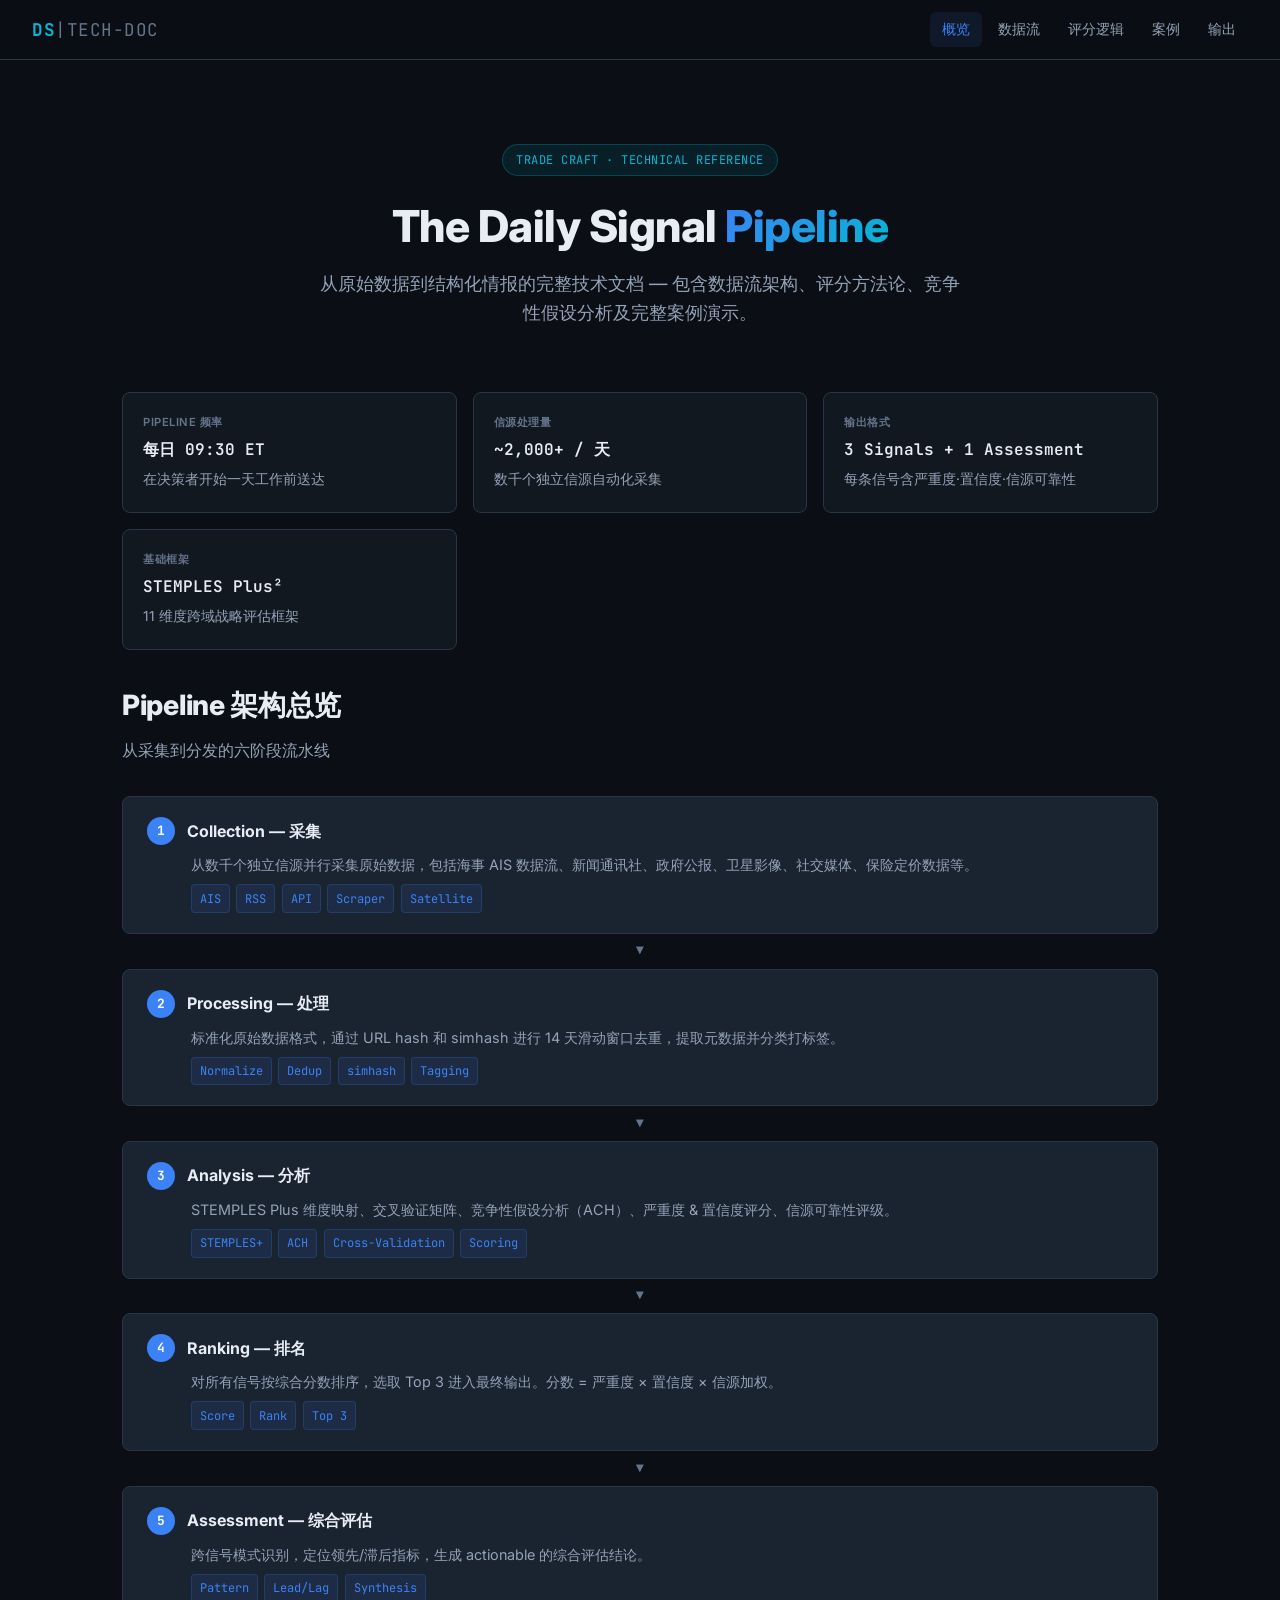
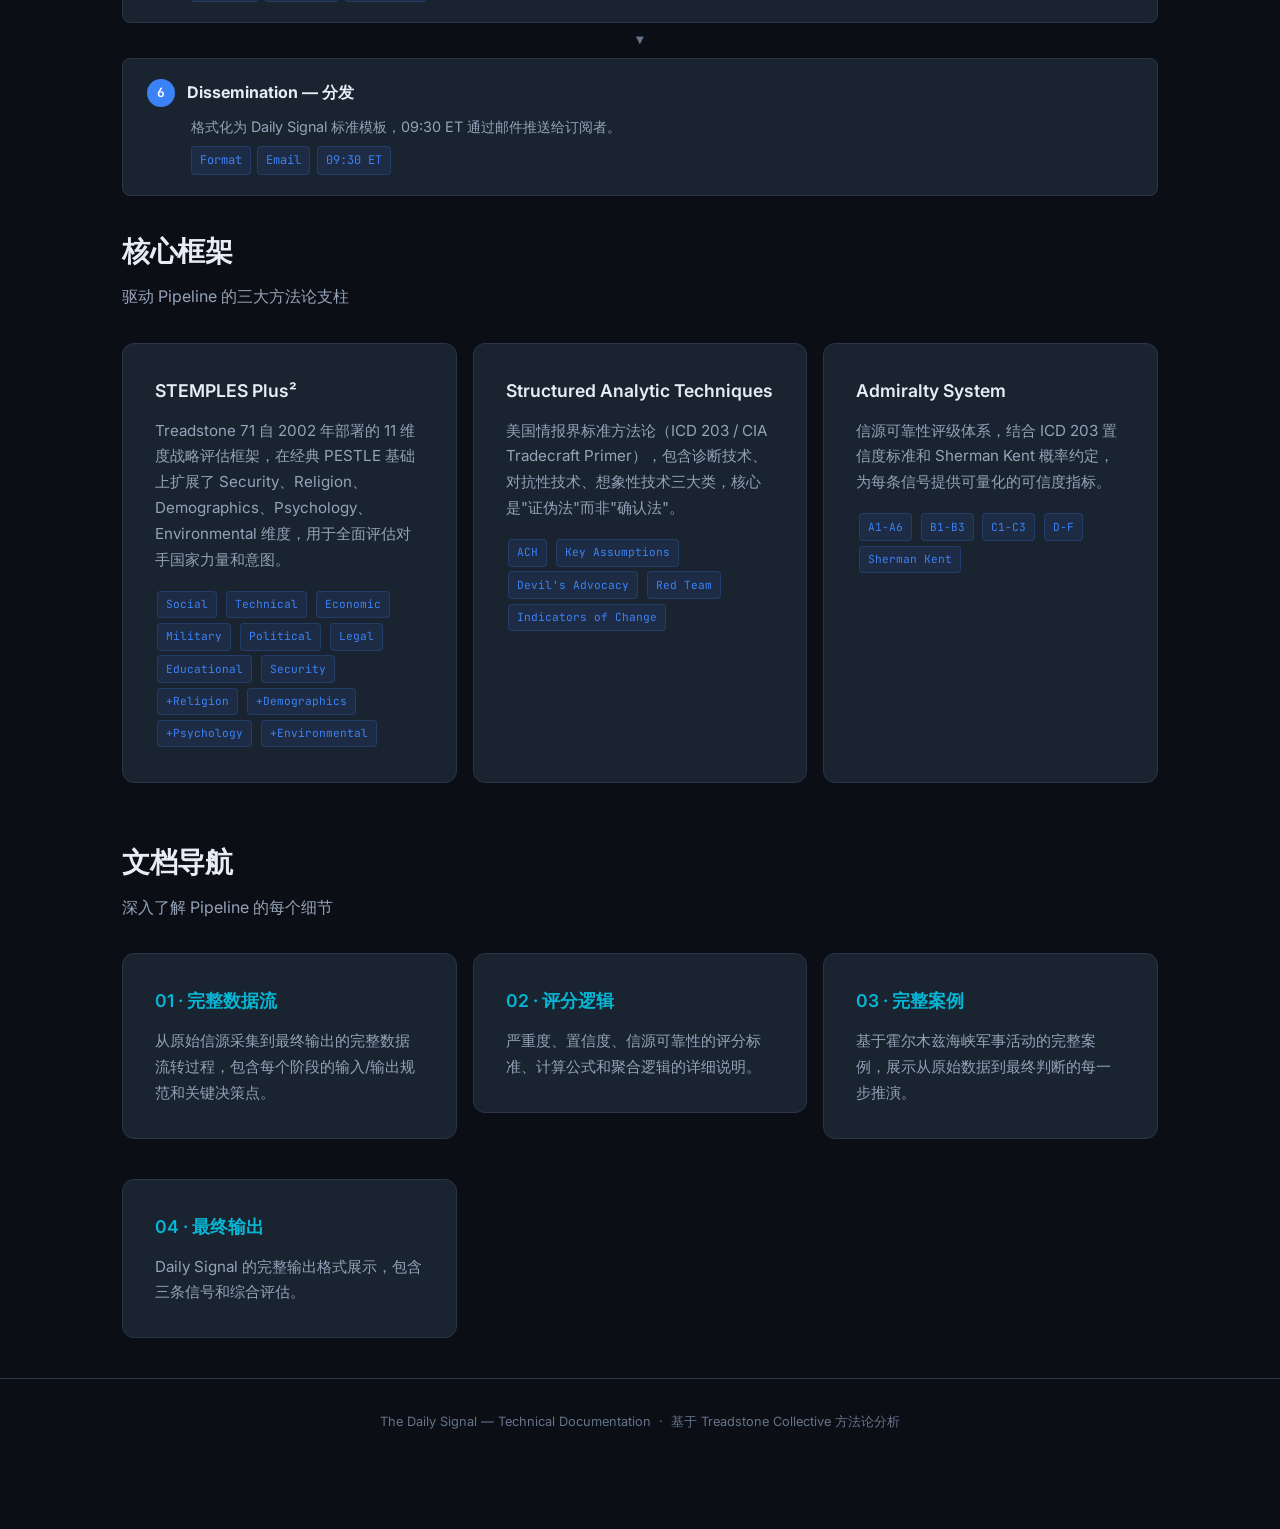
==== index.html @ cdc6f94f "Initial commit: Daily Signal technical documentation site 6 HTML pages + CSS + README covering the c" ====
<!DOCTYPE html>
<html lang="zh-CN">
<head>
  <meta charset="UTF-8">
  <meta name="viewport" content="width=device-width, initial-scale=1.0">
  <title>The Daily Signal — 技术文档</title>
  <link rel="stylesheet" href="style.css">
  <link rel="preconnect" href="https://fonts.googleapis.com">
  <link href="https://fonts.googleapis.com/css2?family=Inter:wght@400;500;600;700;800&family=JetBrains+Mono:wght@400;500;700&display=swap" rel="stylesheet">
</head>
<body>

<nav>
  <a href="index.html" class="logo">DS<span>|TECH-DOC</span></a>
  <div class="nav-links">
    <a href="index.html" class="active">概览</a>
    <a href="data-flow.html">数据流</a>
    <a href="scoring.html">评分逻辑</a>
    <a href="case-study.html">案例</a>
    <a href="output.html">输出</a>
  </div>
</nav>

<main>
  <div class="container">

    <!-- Hero -->
    <section class="hero">
      <div class="badge">TRADE  CRAFT  ·  TECHNICAL  REFERENCE</div>
      <h1>The Daily Signal <span class="highlight">Pipeline</span></h1>
      <p>从原始数据到结构化情报的完整技术文档 — 包含数据流架构、评分方法论、竞争性假设分析及完整案例演示。</p>
    </section>

    <!-- Overview Cards -->
    <div class="info-grid">
      <div class="info-item">
        <div class="label">Pipeline 频率</div>
        <div class="value mono">每日 09:30 ET</div>
        <div class="desc">在决策者开始一天工作前送达</div>
      </div>
      <div class="info-item">
        <div class="label">信源处理量</div>
        <div class="value mono">~2,000+ / 天</div>
        <div class="desc">数千个独立信源自动化采集</div>
      </div>
      <div class="info-item">
        <div class="label">输出格式</div>
        <div class="value mono">3 Signals + 1 Assessment</div>
        <div class="desc">每条信号含严重度·置信度·信源可靠性</div>
      </div>
      <div class="info-item">
        <div class="label">基础框架</div>
        <div class="value mono">STEMPLES Plus²</div>
        <div class="desc">11 维度跨域战略评估框架</div>
      </div>
    </div>

    <!-- Pipeline Overview -->
    <section class="mt-4">
      <h2 class="section-title">Pipeline 架构总览</h2>
      <p class="section-subtitle">从采集到分发的六阶段流水线</p>

      <div class="pipeline">
        <div class="pipeline-stage">
          <div class="stage-header">
            <span class="stage-number">1</span>
            <span class="stage-title">Collection — 采集</span>
          </div>
          <div class="stage-desc">从数千个独立信源并行采集原始数据，包括海事 AIS 数据流、新闻通讯社、政府公报、卫星影像、社交媒体、保险定价数据等。</div>
          <div class="stage-items">
            <span class="tag">AIS</span>
            <span class="tag">RSS</span>
            <span class="tag">API</span>
            <span class="tag">Scraper</span>
            <span class="tag">Satellite</span>
          </div>
        </div>
        <div class="pipeline-arrow">▼</div>

        <div class="pipeline-stage">
          <div class="stage-header">
            <span class="stage-number">2</span>
            <span class="stage-title">Processing — 处理</span>
          </div>
          <div class="stage-desc">标准化原始数据格式，通过 URL hash 和 simhash 进行 14 天滑动窗口去重，提取元数据并分类打标签。</div>
          <div class="stage-items">
            <span class="tag">Normalize</span>
            <span class="tag">Dedup</span>
            <span class="tag">simhash</span>
            <span class="tag">Tagging</span>
          </div>
        </div>
        <div class="pipeline-arrow">▼</div>

        <div class="pipeline-stage">
          <div class="stage-header">
            <span class="stage-number">3</span>
            <span class="stage-title">Analysis — 分析</span>
          </div>
          <div class="stage-desc">STEMPLES Plus 维度映射、交叉验证矩阵、竞争性假设分析（ACH）、严重度 &amp; 置信度评分、信源可靠性评级。</div>
          <div class="stage-items">
            <span class="tag">STEMPLES+</span>
            <span class="tag">ACH</span>
            <span class="tag">Cross-Validation</span>
            <span class="tag">Scoring</span>
          </div>
        </div>
        <div class="pipeline-arrow">▼</div>

        <div class="pipeline-stage">
          <div class="stage-header">
            <span class="stage-number">4</span>
            <span class="stage-title">Ranking — 排名</span>
          </div>
          <div class="stage-desc">对所有信号按综合分数排序，选取 Top 3 进入最终输出。分数 = 严重度 × 置信度 × 信源加权。</div>
          <div class="stage-items">
            <span class="tag">Score</span>
            <span class="tag">Rank</span>
            <span class="tag">Top 3</span>
          </div>
        </div>
        <div class="pipeline-arrow">▼</div>

        <div class="pipeline-stage">
          <div class="stage-header">
            <span class="stage-number">5</span>
            <span class="stage-title">Assessment — 综合评估</span>
          </div>
          <div class="stage-desc">跨信号模式识别，定位领先/滞后指标，生成 actionable 的综合评估结论。</div>
          <div class="stage-items">
            <span class="tag">Pattern</span>
            <span class="tag">Lead/Lag</span>
            <span class="tag">Synthesis</span>
          </div>
        </div>
        <div class="pipeline-arrow">▼</div>

        <div class="pipeline-stage">
          <div class="stage-header">
            <span class="stage-number">6</span>
            <span class="stage-title">Dissemination — 分发</span>
          </div>
          <div class="stage-desc">格式化为 Daily Signal 标准模板，09:30 ET 通过邮件推送给订阅者。</div>
          <div class="stage-items">
            <span class="tag">Format</span>
            <span class="tag">Email</span>
            <span class="tag">09:30 ET</span>
          </div>
        </div>
      </div>
    </section>

    <!-- Core Frameworks -->
    <section class="mt-4">
      <h2 class="section-title">核心框架</h2>
      <p class="section-subtitle">驱动 Pipeline 的三大方法论支柱</p>

      <div class="info-grid">
        <div class="card">
          <h3>STEMPLES Plus²</h3>
          <p>Treadstone 71 自 2002 年部署的 11 维度战略评估框架，在经典 PESTLE 基础上扩展了 Security、Religion、Demographics、Psychology、Environmental 维度，用于全面评估对手国家力量和意图。</p>
          <div class="mt-2">
            <span class="badge-tag">Social</span>
            <span class="badge-tag">Technical</span>
            <span class="badge-tag">Economic</span>
            <span class="badge-tag">Military</span>
            <span class="badge-tag">Political</span>
            <span class="badge-tag">Legal</span>
            <span class="badge-tag">Educational</span>
            <span class="badge-tag">Security</span>
            <span class="badge-tag">+Religion</span>
            <span class="badge-tag">+Demographics</span>
            <span class="badge-tag">+Psychology</span>
            <span class="badge-tag">+Environmental</span>
          </div>
        </div>

        <div class="card">
          <h3>Structured Analytic Techniques</h3>
          <p>美国情报界标准方法论（ICD 203 / CIA Tradecraft Primer），包含诊断技术、对抗性技术、想象性技术三大类，核心是"证伪法"而非"确认法"。</p>
          <div class="mt-2">
            <span class="badge-tag">ACH</span>
            <span class="badge-tag">Key Assumptions</span>
            <span class="badge-tag">Devil's Advocacy</span>
            <span class="badge-tag">Red Team</span>
            <span class="badge-tag">Indicators of Change</span>
          </div>
        </div>

        <div class="card">
          <h3>Admiralty System</h3>
          <p>信源可靠性评级体系，结合 ICD 203 置信度标准和 Sherman Kent 概率约定，为每条信号提供可量化的可信度指标。</p>
          <div class="mt-2">
            <span class="badge-tag">A1-A6</span>
            <span class="badge-tag">B1-B3</span>
            <span class="badge-tag">C1-C3</span>
            <span class="badge-tag">D-F</span>
            <span class="badge-tag">Sherman Kent</span>
          </div>
        </div>
      </div>
    </section>

    <!-- Quick Links -->
    <section class="mt-4">
      <h2 class="section-title">文档导航</h2>
      <p class="section-subtitle">深入了解 Pipeline 的每个细节</p>

      <div class="info-grid">
        <a href="data-flow.html" style="text-decoration:none;">
          <div class="card" style="cursor:pointer;">
            <h3 style="color:var(--accent-cyan);">01 · 完整数据流</h3>
            <p>从原始信源采集到最终输出的完整数据流转过程，包含每个阶段的输入/输出规范和关键决策点。</p>
          </div>
        </a>
        <a href="scoring.html" style="text-decoration:none;">
          <div class="card" style="cursor:pointer;">
            <h3 style="color:var(--accent-cyan);">02 · 评分逻辑</h3>
            <p>严重度、置信度、信源可靠性的评分标准、计算公式和聚合逻辑的详细说明。</p>
          </div>
        </a>
        <a href="case-study.html" style="text-decoration:none;">
          <div class="card" style="cursor:pointer;">
            <h3 style="color:var(--accent-cyan);">03 · 完整案例</h3>
            <p>基于霍尔木兹海峡军事活动的完整案例，展示从原始数据到最终判断的每一步推演。</p>
          </div>
        </a>
        <a href="output.html" style="text-decoration:none;">
          <div class="card" style="cursor:pointer;">
            <h3 style="color:var(--accent-cyan);">04 · 最终输出</h3>
            <p>Daily Signal 的完整输出格式展示，包含三条信号和综合评估。</p>
          </div>
        </a>
      </div>
    </section>

  </div>

  <footer>
    <div class="container">
      The Daily Signal — Technical Documentation &nbsp;·&nbsp; 基于 Treadstone Collective 方法论分析
    </div>
  </footer>
</main>

</body>
</html>
---- style.css ----
/* ============================================
   Daily Signal — Technical Documentation
   Style Sheet
   ============================================ */

:root {
  --bg-primary: #0b0e14;
  --bg-secondary: #121820;
  --bg-card: #1a2330;
  --bg-card-hover: #1f2a3a;
  --border-color: #2a3548;
  --border-light: #354050;
  --text-primary: #e8edf5;
  --text-secondary: #94a3b8;
  --text-muted: #64748b;
  --accent-blue: #3b82f6;
  --accent-cyan: #06b6d4;
  --accent-green: #10b981;
  --accent-yellow: #f59e0b;
  --accent-red: #ef4444;
  --accent-purple: #8b5cf6;
  --severity-high: #ef4444;
  --severity-moderate: #f59e0b;
  --severity-low: #64748b;
  --conf-high: #10b981;
  --conf-moderate: #f59e0b;
  --conf-low: #ef4444;
  --font-mono: 'JetBrains Mono', 'Fira Code', 'Cascadia Code', 'Consolas', monospace;
  --font-sans: -apple-system, BlinkMacSystemFont, 'Segoe UI', 'Inter', 'Roboto', sans-serif;
  --radius: 8px;
  --radius-lg: 12px;
  --shadow: 0 4px 24px rgba(0, 0, 0, 0.3);
}

* {
  margin: 0;
  padding: 0;
  box-sizing: border-box;
}

html {
  scroll-behavior: smooth;
  font-size: 16px;
}

body {
  font-family: var(--font-sans);
  background: var(--bg-primary);
  color: var(--text-primary);
  line-height: 1.7;
  min-height: 100vh;
}

/* ============================================
   Navigation
   ============================================ */

nav {
  position: fixed;
  top: 0;
  left: 0;
  right: 0;
  z-index: 100;
  background: rgba(11, 14, 20, 0.95);
  backdrop-filter: blur(12px);
  border-bottom: 1px solid var(--border-color);
  padding: 0 2rem;
  height: 60px;
  display: flex;
  align-items: center;
  justify-content: space-between;
}

nav .logo {
  font-family: var(--font-mono);
  font-weight: 700;
  font-size: 1.1rem;
  color: var(--accent-cyan);
  text-decoration: none;
  letter-spacing: 0.5px;
}

nav .logo span {
  color: var(--text-muted);
  font-weight: 400;
}

nav .nav-links {
  display: flex;
  gap: 0.25rem;
  align-items: center;
}

nav .nav-links a {
  color: var(--text-secondary);
  text-decoration: none;
  font-size: 0.85rem;
  padding: 0.4rem 0.75rem;
  border-radius: 6px;
  transition: all 0.2s;
  font-weight: 500;
}

nav .nav-links a:hover,
nav .nav-links a.active {
  color: var(--text-primary);
  background: rgba(59, 130, 246, 0.1);
}

nav .nav-links a.active {
  color: var(--accent-blue);
}

/* ============================================
   Layout
   ============================================ */

.container {
  max-width: 1100px;
  margin: 0 auto;
  padding: 0 2rem;
}

main {
  padding-top: 80px;
  padding-bottom: 4rem;
}

/* ============================================
   Hero Section
   ============================================ */

.hero {
  text-align: center;
  padding: 4rem 0 3rem;
}

.hero .badge {
  display: inline-block;
  background: rgba(6, 182, 212, 0.1);
  border: 1px solid rgba(6, 182, 212, 0.25);
  color: var(--accent-cyan);
  font-family: var(--font-mono);
  font-size: 0.75rem;
  padding: 0.3rem 0.8rem;
  border-radius: 100px;
  margin-bottom: 1.5rem;
  letter-spacing: 0.5px;
}

.hero h1 {
  font-size: 2.75rem;
  font-weight: 800;
  letter-spacing: -0.5px;
  line-height: 1.2;
  margin-bottom: 1rem;
}

.hero h1 .highlight {
  background: linear-gradient(135deg, var(--accent-blue), var(--accent-cyan));
  -webkit-background-clip: text;
  -webkit-text-fill-color: transparent;
  background-clip: text;
}

.hero p {
  color: var(--text-secondary);
  font-size: 1.15rem;
  max-width: 640px;
  margin: 0 auto;
  line-height: 1.6;
}

/* ============================================
   Cards
   ============================================ */

.card {
  background: var(--bg-card);
  border: 1px solid var(--border-color);
  border-radius: var(--radius-lg);
  padding: 2rem;
  margin-bottom: 1.5rem;
  transition: border-color 0.2s;
}

.card:hover {
  border-color: var(--border-light);
}

.card h2 {
  font-size: 1.35rem;
  font-weight: 700;
  margin-bottom: 1rem;
  color: var(--text-primary);
}

.card h3 {
  font-size: 1.1rem;
  font-weight: 600;
  margin-bottom: 0.75rem;
  color: var(--text-primary);
}

.card p, .card li {
  color: var(--text-secondary);
  font-size: 0.95rem;
  line-height: 1.7;
}

.card ul, .card ol {
  padding-left: 1.25rem;
  margin: 0.75rem 0;
}

.card li {
  margin-bottom: 0.4rem;
}

/* ============================================
   Pipeline / Flow Diagram (CSS-based)
   ============================================ */

.pipeline {
  display: flex;
  flex-direction: column;
  gap: 0;
  margin: 2rem 0;
}

.pipeline-stage {
  background: var(--bg-card);
  border: 1px solid var(--border-color);
  border-radius: var(--radius);
  padding: 1.25rem 1.5rem;
  position: relative;
  transition: border-color 0.2s;
}

.pipeline-stage:hover {
  border-color: var(--accent-blue);
}

.pipeline-stage .stage-header {
  display: flex;
  align-items: center;
  gap: 0.75rem;
  margin-bottom: 0.5rem;
}

.pipeline-stage .stage-number {
  display: inline-flex;
  align-items: center;
  justify-content: center;
  width: 28px;
  height: 28px;
  border-radius: 50%;
  background: var(--accent-blue);
  color: #fff;
  font-family: var(--font-mono);
  font-size: 0.8rem;
  font-weight: 700;
  flex-shrink: 0;
}

.pipeline-stage .stage-title {
  font-weight: 700;
  font-size: 1rem;
  color: var(--text-primary);
}

.pipeline-stage .stage-desc {
  color: var(--text-secondary);
  font-size: 0.9rem;
  margin-left: 2.75rem;
  line-height: 1.6;
}

.pipeline-stage .stage-items {
  margin-left: 2.75rem;
  margin-top: 0.5rem;
  display: flex;
  flex-wrap: wrap;
  gap: 0.4rem;
}

.pipeline-stage .stage-items .tag {
  display: inline-block;
  background: rgba(59, 130, 246, 0.1);
  border: 1px solid rgba(59, 130, 246, 0.2);
  color: var(--accent-blue);
  font-family: var(--font-mono);
  font-size: 0.75rem;
  padding: 0.2rem 0.5rem;
  border-radius: 4px;
}

.pipeline-arrow {
  text-align: center;
  color: var(--text-muted);
  font-size: 0.8rem;
  padding: 0.4rem 0;
  font-family: var(--font-mono);
}

/* ============================================
   Signal Card
   ============================================ */

.signal-card {
  background: var(--bg-card);
  border: 1px solid var(--border-color);
  border-radius: var(--radius-lg);
  padding: 1.75rem;
  margin-bottom: 1.5rem;
  border-left: 4px solid var(--text-muted);
}

.signal-card.signal-1 {
  border-left-color: var(--severity-high);
}

.signal-card.signal-2 {
  border-left-color: var(--severity-moderate);
}

.signal-card.signal-3 {
  border-left-color: var(--severity-low);
}

.signal-card .signal-meta {
  display: flex;
  gap: 1rem;
  align-items: center;
  margin-bottom: 0.75rem;
  font-family: var(--font-mono);
  font-size: 0.8rem;
}

.signal-card .signal-meta .sev {
  padding: 0.15rem 0.5rem;
  border-radius: 4px;
  font-weight: 700;
  font-size: 0.7rem;
  letter-spacing: 0.5px;
}

.signal-card .signal-meta .sev.high {
  background: rgba(239, 68, 68, 0.15);
  color: var(--severity-high);
}

.signal-card .signal-meta .sev.moderate {
  background: rgba(245, 158, 11, 0.15);
  color: var(--severity-moderate);
}

.signal-card .signal-meta .sev.low {
  background: rgba(100, 116, 139, 0.15);
  color: var(--severity-low);
}

.signal-card .signal-meta .conf {
  padding: 0.15rem 0.5rem;
  border-radius: 4px;
  font-weight: 700;
  font-size: 0.7rem;
}

.signal-card .signal-meta .conf.high {
  background: rgba(16, 185, 129, 0.15);
  color: var(--conf-high);
}

.signal-card .signal-meta .conf.moderate {
  background: rgba(245, 158, 11, 0.15);
  color: var(--conf-moderate);
}

.signal-card .signal-meta .conf.low {
  background: rgba(239, 68, 68, 0.15);
  color: var(--conf-low);
}

.signal-card .signal-meta .score {
  color: var(--text-muted);
}

.signal-card h3 {
  font-size: 1.1rem;
  font-weight: 600;
  margin-bottom: 0.5rem;
  line-height: 1.4;
}

.signal-card .signal-desc {
  color: var(--text-secondary);
  font-size: 0.9rem;
  line-height: 1.6;
  margin-bottom: 0.75rem;
}

.signal-card .signal-footer {
  display: flex;
  gap: 1rem;
  color: var(--text-muted);
  font-size: 0.8rem;
  font-family: var(--font-mono);
}

/* ============================================
   Assessment Box
   ============================================ */

.assessment-box {
  background: linear-gradient(135deg, rgba(6, 182, 212, 0.05), rgba(59, 130, 246, 0.05));
  border: 1px solid rgba(6, 182, 212, 0.2);
  border-radius: var(--radius-lg);
  padding: 1.75rem;
  margin: 1.5rem 0;
}

.assessment-box h3 {
  color: var(--accent-cyan);
  font-size: 1rem;
  font-weight: 700;
  margin-bottom: 0.75rem;
  letter-spacing: 0.5px;
}

.assessment-box p {
  color: var(--text-secondary);
  font-size: 0.95rem;
  line-height: 1.7;
}

/* ============================================
   Tables
   ============================================ */

.table-wrapper {
  overflow-x: auto;
  margin: 1rem 0;
}

table {
  width: 100%;
  border-collapse: separate;
  border-spacing: 0;
  font-size: 0.9rem;
}

table thead th {
  background: var(--bg-secondary);
  color: var(--text-secondary);
  font-weight: 600;
  font-size: 0.8rem;
  text-transform: uppercase;
  letter-spacing: 0.5px;
  padding: 0.75rem 1rem;
  text-align: left;
  border-bottom: 1px solid var(--border-color);
  white-space: nowrap;
}

table tbody td {
  padding: 0.75rem 1rem;
  border-bottom: 1px solid var(--border-color);
  color: var(--text-secondary);
  vertical-align: top;
}

table tbody tr:hover td {
  background: rgba(59, 130, 246, 0.03);
}

table tbody tr:last-child td {
  border-bottom: none;
}

/* ============================================
   Code Blocks
   ============================================ */

code {
  font-family: var(--font-mono);
  font-size: 0.85em;
  background: rgba(59, 130, 246, 0.1);
  color: var(--accent-cyan);
  padding: 0.15rem 0.4rem;
  border-radius: 4px;
}

pre {
  background: var(--bg-secondary) !important;
  border: 1px solid var(--border-color);
  border-radius: var(--radius);
  padding: 1.25rem !important;
  overflow-x: auto;
  margin: 1rem 0;
  font-size: 0.85rem;
  line-height: 1.6;
}

pre code {
  background: none;
  color: var(--text-primary);
  padding: 0;
  font-size: 0.85rem;
}

/* ============================================
   Score Display
   ============================================ */

.score-bar {
  display: flex;
  align-items: center;
  gap: 0.75rem;
  margin: 0.5rem 0;
}

.score-bar .bar-bg {
  flex: 1;
  height: 8px;
  background: var(--bg-secondary);
  border-radius: 100px;
  overflow: hidden;
}

.score-bar .bar-fill {
  height: 100%;
  border-radius: 100px;
  transition: width 0.8s ease;
}

.score-bar .bar-fill.blue {
  background: linear-gradient(90deg, var(--accent-blue), var(--accent-cyan));
}

.score-bar .bar-fill.green {
  background: linear-gradient(90deg, var(--accent-green), var(--accent-cyan));
}

.score-bar .bar-fill.yellow {
  background: linear-gradient(90deg, var(--accent-yellow), #f97316);
}

.score-bar .bar-fill.red {
  background: linear-gradient(90deg, var(--accent-red), #f97316);
}

.score-bar .bar-label {
  font-family: var(--font-mono);
  font-size: 0.8rem;
  color: var(--text-muted);
  min-width: 3rem;
  text-align: right;
}

/* ============================================
   Info Grid
   ============================================ */

.info-grid {
  display: grid;
  grid-template-columns: repeat(auto-fit, minmax(280px, 1fr));
  gap: 1rem;
  margin: 1rem 0;
}

.info-item {
  background: var(--bg-secondary);
  border: 1px solid var(--border-color);
  border-radius: var(--radius);
  padding: 1.25rem;
}

.info-item .label {
  font-size: 0.7rem;
  text-transform: uppercase;
  letter-spacing: 0.5px;
  color: var(--text-muted);
  font-weight: 600;
  margin-bottom: 0.3rem;
}

.info-item .value {
  font-size: 1rem;
  font-weight: 600;
  color: var(--text-primary);
}

.info-item .value.mono {
  font-family: var(--font-mono);
}

.info-item .desc {
  font-size: 0.85rem;
  color: var(--text-secondary);
  margin-top: 0.3rem;
}

/* ============================================
   Source Block
   ============================================ */

.source-block {
  background: var(--bg-secondary);
  border: 1px solid var(--border-color);
  border-radius: var(--radius);
  padding: 1rem 1.25rem;
  margin-bottom: 0.75rem;
}

.source-block .source-header {
  display: flex;
  justify-content: space-between;
  align-items: center;
  margin-bottom: 0.3rem;
}

.source-block .source-id {
  font-family: var(--font-mono);
  font-weight: 700;
  font-size: 0.85rem;
  color: var(--accent-blue);
}

.source-block .source-reliability {
  font-family: var(--font-mono);
  font-size: 0.75rem;
  color: var(--text-muted);
}

.source-block .source-title {
  font-weight: 600;
  font-size: 0.9rem;
  margin-bottom: 0.25rem;
}

.source-block .source-content {
  font-size: 0.85rem;
  color: var(--text-muted);
  line-height: 1.5;
}

/* ============================================
   Section Headers
   ============================================ */

.section-title {
  font-size: 1.75rem;
  font-weight: 800;
  margin-bottom: 0.5rem;
  letter-spacing: -0.3px;
}

.section-subtitle {
  color: var(--text-secondary);
  font-size: 1rem;
  margin-bottom: 2rem;
}

.divider {
  border: none;
  border-top: 1px solid var(--border-color);
  margin: 2.5rem 0;
}

/* ============================================
   Footer
   ============================================ */

footer {
  text-align: center;
  padding: 2rem;
  border-top: 1px solid var(--border-color);
  color: var(--text-muted);
  font-size: 0.8rem;
}

footer a {
  color: var(--accent-cyan);
  text-decoration: none;
}

/* ============================================
   Breadcrumb
   ============================================ */

.breadcrumb {
  display: flex;
  gap: 0.5rem;
  align-items: center;
  font-size: 0.8rem;
  color: var(--text-muted);
  margin-bottom: 2rem;
  font-family: var(--font-mono);
}

.breadcrumb a {
  color: var(--accent-blue);
  text-decoration: none;
}

.breadcrumb a:hover {
  text-decoration: underline;
}

/* ============================================
   Badge
   ============================================ */

.badge-tag {
  display: inline-block;
  background: rgba(59, 130, 246, 0.1);
  border: 1px solid rgba(59, 130, 246, 0.2);
  color: var(--accent-blue);
  font-family: var(--font-mono);
  font-size: 0.7rem;
  padding: 0.2rem 0.5rem;
  border-radius: 4px;
  margin: 0.15rem;
}

/* ============================================
   Responsive
   ============================================ */

@media (max-width: 768px) {
  nav {
    padding: 0 1rem;
    height: 56px;
  }

  nav .nav-links {
    gap: 0;
  }

  nav .nav-links a {
    font-size: 0.75rem;
    padding: 0.3rem 0.5rem;
  }

  .container {
    padding: 0 1rem;
  }

  .hero {
    padding: 2.5rem 0 2rem;
  }

  .hero h1 {
    font-size: 1.75rem;
  }

  .hero p {
    font-size: 0.95rem;
  }

  .card {
    padding: 1.25rem;
  }

  .pipeline-stage {
    padding: 1rem;
  }

  .pipeline-stage .stage-desc,
  .pipeline-stage .stage-items {
    margin-left: 0;
  }

  .signal-card {
    padding: 1.25rem;
  }

  .signal-card .signal-meta {
    flex-wrap: wrap;
    gap: 0.5rem;
  }

  .info-grid {
    grid-template-columns: 1fr;
  }

  table thead th,
  table tbody td {
    padding: 0.5rem 0.6rem;
    font-size: 0.8rem;
  }

  .section-title {
    font-size: 1.35rem;
  }
}

/* ============================================
   Utility
   ============================================ */

.mt-0 { margin-top: 0; }
.mt-1 { margin-top: 0.5rem; }
.mt-2 { margin-top: 1rem; }
.mt-3 { margin-top: 1.5rem; }
.mt-4 { margin-top: 2rem; }
.mb-0 { margin-bottom: 0; }
.mb-1 { margin-bottom: 0.5rem; }
.mb-2 { margin-bottom: 1rem; }
.mb-3 { margin-bottom: 1.5rem; }
.mb-4 { margin-bottom: 2rem; }

.text-cyan { color: var(--accent-cyan); }
.text-blue { color: var(--accent-blue); }
.text-green { color: var(--accent-green); }
.text-yellow { color: var(--accent-yellow); }
.text-red { color: var(--accent-red); }
.text-muted { color: var(--text-muted); }
.text-mono { font-family: var(--font-mono); }
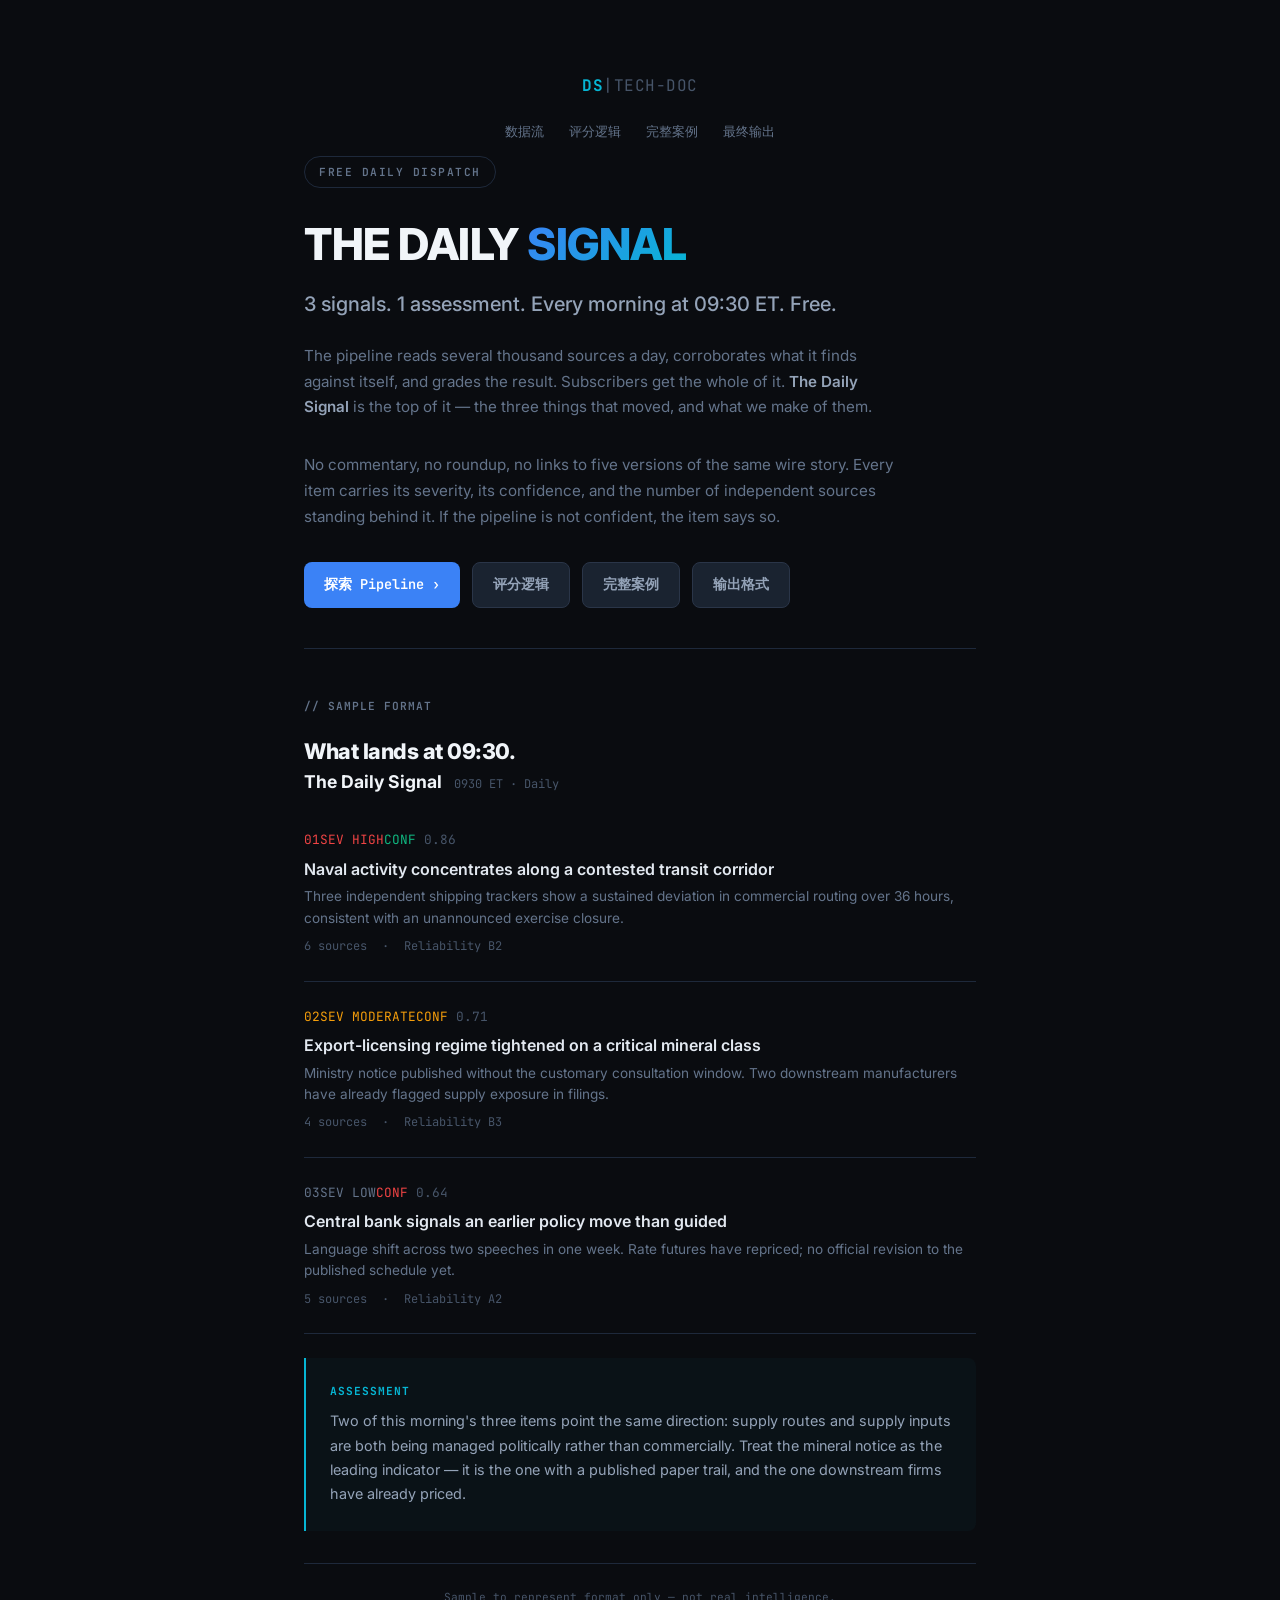
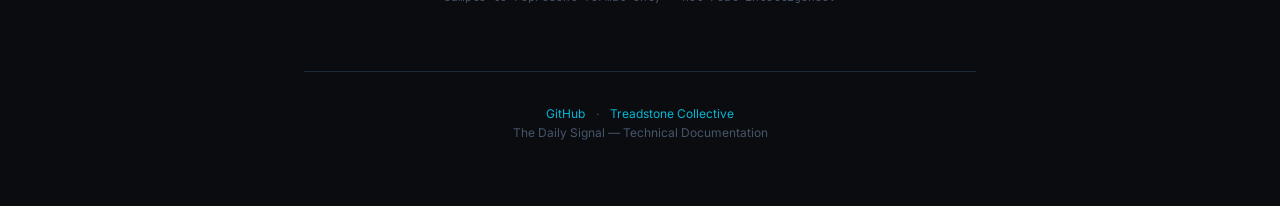
==== commit 2cde4c15: "Redesign homepage to match Treadstone Collective landing page style Replaced the old docs-style inde" ====
--- a/index.html
+++ b/index.html
@@ -7,241 +7,438 @@
   <link rel="stylesheet" href="style.css">
   <link rel="preconnect" href="https://fonts.googleapis.com">
   <link href="https://fonts.googleapis.com/css2?family=Inter:wght@400;500;600;700;800&family=JetBrains+Mono:wght@400;500;700&display=swap" rel="stylesheet">
+  <style>
+    /* ============================================
+       Landing Page — Treadstone Collective Style
+       ============================================ */
+
+    body.landing {
+      background: #0a0c10;
+    }
+
+    .landing-page {
+      max-width: 720px;
+      margin: 0 auto;
+      padding: 3rem 1.5rem 4rem;
+    }
+
+    /* Badge */
+    .lp-badge {
+      display: inline-block;
+      font-family: var(--font-mono);
+      font-size: 0.7rem;
+      font-weight: 600;
+      color: #64748b;
+      letter-spacing: 1.5px;
+      text-transform: uppercase;
+      margin-bottom: 2rem;
+      border: 1px solid #1e293b;
+      padding: 0.35rem 0.9rem;
+      border-radius: 100px;
+    }
+
+    /* Title */
+    .lp-title {
+      font-size: 2.75rem;
+      font-weight: 800;
+      letter-spacing: -0.5px;
+      line-height: 1.1;
+      margin-bottom: 1.25rem;
+      color: #f1f5f9;
+    }
+
+    .lp-title .highlight {
+      background: linear-gradient(135deg, #3b82f6, #06b6d4);
+      -webkit-background-clip: text;
+      -webkit-text-fill-color: transparent;
+      background-clip: text;
+    }
+
+    /* Tagline */
+    .lp-tagline {
+      font-size: 1.25rem;
+      font-weight: 500;
+      color: #94a3b8;
+      margin-bottom: 1.5rem;
+      line-height: 1.5;
+    }
+
+    /* Description */
+    .lp-desc {
+      color: #64748b;
+      font-size: 0.95rem;
+      line-height: 1.7;
+      margin-bottom: 2rem;
+      max-width: 600px;
+    }
+
+    .lp-desc strong {
+      color: #94a3b8;
+      font-weight: 600;
+    }
+
+    /* CTA / Docs Nav */
+    .lp-cta-row {
+      display: flex;
+      flex-wrap: wrap;
+      gap: 0.75rem;
+      margin-bottom: 3rem;
+      padding-bottom: 2.5rem;
+      border-bottom: 1px solid #1e293b;
+    }
+
+    .lp-cta {
+      display: inline-flex;
+      align-items: center;
+      gap: 0.5rem;
+      padding: 0.65rem 1.25rem;
+      border-radius: 8px;
+      font-size: 0.85rem;
+      font-weight: 600;
+      text-decoration: none;
+      transition: all 0.2s;
+      font-family: var(--font-mono);
+    }
+
+    .lp-cta.primary {
+      background: #3b82f6;
+      color: #fff;
+    }
+
+    .lp-cta.primary:hover {
+      background: #2563eb;
+    }
+
+    .lp-cta.secondary {
+      background: #1a2330;
+      color: #94a3b8;
+      border: 1px solid #2a3548;
+    }
+
+    .lp-cta.secondary:hover {
+      border-color: #3b82f6;
+      color: #e2e8f0;
+    }
+
+    .lp-cta .arrow {
+      font-size: 0.75rem;
+      font-family: sans-serif;
+    }
+
+    /* Section Label */
+    .lp-section-label {
+      font-family: var(--font-mono);
+      font-size: 0.7rem;
+      font-weight: 600;
+      color: #64748b;
+      letter-spacing: 1px;
+      text-transform: uppercase;
+      margin-bottom: 1.5rem;
+    }
+
+    /* Sample Format */
+    .lp-sample-header {
+      display: flex;
+      align-items: baseline;
+      gap: 0.75rem;
+      margin-bottom: 0.5rem;
+    }
+
+    .lp-sample-header h3 {
+      font-size: 1.1rem;
+      font-weight: 700;
+      color: #f1f5f9;
+    }
+
+    .lp-sample-header .meta {
+      font-family: var(--font-mono);
+      font-size: 0.75rem;
+      color: #475569;
+    }
+
+    .lp-sample-desc {
+      color: #64748b;
+      font-size: 0.85rem;
+      margin-bottom: 0.25rem;
+    }
+
+    /* Signal */
+    .lp-signal {
+      padding: 1.5rem 0;
+      border-bottom: 1px solid #1e293b;
+    }
+
+    .lp-signal:last-of-type {
+      border-bottom: none;
+    }
+
+    .lp-signal .signal-line {
+      font-family: var(--font-mono);
+      font-size: 0.8rem;
+      color: #475569;
+      margin-bottom: 0.4rem;
+    }
+
+    .lp-signal .signal-line .sev-high {
+      color: #ef4444;
+    }
+
+    .lp-signal .signal-line .sev-mod {
+      color: #f59e0b;
+    }
+
+    .lp-signal .signal-line .sev-low {
+      color: #64748b;
+    }
+
+    .lp-signal .signal-line .conf-high {
+      color: #10b981;
+    }
+
+    .lp-signal .signal-line .conf-mod {
+      color: #f59e0b;
+    }
+
+    .lp-signal .signal-line .conf-low {
+      color: #ef4444;
+    }
+
+    .lp-signal h4 {
+      font-size: 1rem;
+      font-weight: 600;
+      color: #e2e8f0;
+      line-height: 1.4;
+      margin-bottom: 0.4rem;
+    }
+
+    .lp-signal p {
+      font-size: 0.85rem;
+      color: #64748b;
+      line-height: 1.6;
+    }
+
+    .lp-signal .signal-footer {
+      font-family: var(--font-mono);
+      font-size: 0.75rem;
+      color: #475569;
+      margin-top: 0.4rem;
+    }
+
+    .lp-signal .signal-footer .sep {
+      margin: 0 0.5rem;
+    }
+
+    /* Assessment */
+    .lp-assessment {
+      margin-top: 1.5rem;
+      padding: 1.5rem;
+      border-left: 2px solid #06b6d4;
+      background: rgba(6, 182, 212, 0.03);
+      border-radius: 0 8px 8px 0;
+    }
+
+    .lp-assessment .label {
+      font-family: var(--font-mono);
+      font-size: 0.7rem;
+      font-weight: 700;
+      color: #06b6d4;
+      letter-spacing: 1px;
+      text-transform: uppercase;
+      margin-bottom: 0.5rem;
+    }
+
+    .lp-assessment p {
+      font-size: 0.9rem;
+      color: #94a3b8;
+      line-height: 1.7;
+    }
+
+    /* Sample note */
+    .lp-sample-note {
+      text-align: center;
+      font-family: var(--font-mono);
+      font-size: 0.7rem;
+      color: #475569;
+      margin-top: 2rem;
+      padding-top: 1.5rem;
+      border-top: 1px solid #1e293b;
+    }
+
+    /* Footer */
+    .lp-footer {
+      text-align: center;
+      font-size: 0.75rem;
+      color: #475569;
+      margin-top: 4rem;
+      padding-top: 2rem;
+      border-top: 1px solid #1e293b;
+      line-height: 1.6;
+    }
+
+    .lp-footer a {
+      color: #06b6d4;
+      text-decoration: none;
+    }
+
+    .lp-footer a:hover {
+      text-decoration: underline;
+    }
+
+    @media (max-width: 640px) {
+      .landing-page { padding: 2rem 1rem 3rem; }
+      .lp-title { font-size: 1.75rem; }
+      .lp-tagline { font-size: 1rem; }
+      .lp-cta-row { flex-direction: column; }
+      .lp-cta { width: 100%; justify-content: center; }
+    }
+
+    /* ============================================
+       Split Layout: Docs Header + Landing
+       ============================================ */
+
+    .lp-header {
+      text-align: center;
+      padding: 1.5rem 0 0.5rem;
+    }
+
+    .lp-header .logo-link {
+      font-family: var(--font-mono);
+      font-size: 1rem;
+      font-weight: 700;
+      color: #06b6d4;
+      text-decoration: none;
+      letter-spacing: 0.5px;
+    }
+
+    .lp-header .logo-link span {
+      color: #475569;
+      font-weight: 400;
+    }
+
+    .lp-header .nav-links {
+      margin-top: 1rem;
+      display: flex;
+      justify-content: center;
+      gap: 0.25rem;
+      flex-wrap: wrap;
+    }
+
+    .lp-header .nav-links a {
+      color: #64748b;
+      text-decoration: none;
+      font-size: 0.8rem;
+      padding: 0.35rem 0.65rem;
+      border-radius: 6px;
+      transition: all 0.2s;
+      font-weight: 500;
+    }
+
+    .lp-header .nav-links a:hover {
+      color: #e2e8f0;
+      background: rgba(59, 130, 246, 0.1);
+    }
+  </style>
 </head>
-<body>
-
-<nav>
-  <a href="index.html" class="logo">DS<span>|TECH-DOC</span></a>
-  <div class="nav-links">
-    <a href="index.html" class="active">概览</a>
-    <a href="data-flow.html">数据流</a>
-    <a href="scoring.html">评分逻辑</a>
-    <a href="case-study.html">案例</a>
-    <a href="output.html">输出</a>
+<body class="landing">
+
+  <div class="landing-page">
+
+    <!-- Header -->
+    <div class="lp-header">
+      <a href="index.html" class="logo-link">DS<span>|TECH-DOC</span></a>
+      <div class="nav-links">
+        <a href="data-flow.html">数据流</a>
+        <a href="scoring.html">评分逻辑</a>
+        <a href="case-study.html">完整案例</a>
+        <a href="output.html">最终输出</a>
+      </div>
+    </div>
+
+    <!-- Badge -->
+    <div class="lp-badge">FREE DAILY DISPATCH</div>
+
+    <!-- Title -->
+    <h1 class="lp-title">THE DAILY <span class="highlight">SIGNAL</span></h1>
+
+    <!-- Tagline -->
+    <p class="lp-tagline">3 signals. 1 assessment. Every morning at 09:30 ET. Free.</p>
+
+    <!-- Description -->
+    <p class="lp-desc">
+      The pipeline reads several thousand sources a day, corroborates what it finds against itself, and grades the result. Subscribers get the whole of it. <strong>The Daily Signal</strong> is the top of it — the three things that moved, and what we make of them.
+    </p>
+    <p class="lp-desc">
+      No commentary, no roundup, no links to five versions of the same wire story. Every item carries its severity, its confidence, and the number of independent sources standing behind it. If the pipeline is not confident, the item says so.
+    </p>
+
+    <!-- CTA / Docs Navigation -->
+    <div class="lp-cta-row">
+      <a href="data-flow.html" class="lp-cta primary">
+        <span>探索 Pipeline ›</span>
+      </a>
+      <a href="scoring.html" class="lp-cta secondary">评分逻辑</a>
+      <a href="case-study.html" class="lp-cta secondary">完整案例</a>
+      <a href="output.html" class="lp-cta secondary">输出格式</a>
+    </div>
+
+    <!-- Sample Format -->
+    <div class="lp-section-label">// SAMPLE FORMAT</div>
+
+    <h2 class="lp-title" style="font-size:1.35rem;margin-bottom:0.25rem;">What lands at 09:30.</h2>
+
+    <div class="lp-sample-header">
+      <h3>The Daily Signal</h3>
+      <span class="meta">0930 ET · Daily</span>
+    </div>
+
+    <!-- Signal 1 -->
+    <div class="lp-signal">
+      <div class="signal-line">
+        <span class="sev-high">01SEV HIGH</span><span class="conf-high">CONF</span> 0.86
+      </div>
+      <h4>Naval activity concentrates along a contested transit corridor</h4>
+      <p>Three independent shipping trackers show a sustained deviation in commercial routing over 36 hours, consistent with an unannounced exercise closure.</p>
+      <div class="signal-footer">6 sources <span class="sep">·</span> Reliability B2</div>
+    </div>
+
+    <!-- Signal 2 -->
+    <div class="lp-signal">
+      <div class="signal-line">
+        <span class="sev-mod">02SEV MODERATE</span><span class="conf-mod">CONF</span> 0.71
+      </div>
+      <h4>Export-licensing regime tightened on a critical mineral class</h4>
+      <p>Ministry notice published without the customary consultation window. Two downstream manufacturers have already flagged supply exposure in filings.</p>
+      <div class="signal-footer">4 sources <span class="sep">·</span> Reliability B3</div>
+    </div>
+
+    <!-- Signal 3 -->
+    <div class="lp-signal">
+      <div class="signal-line">
+        <span class="sev-low">03SEV LOW</span><span class="conf-low">CONF</span> 0.64
+      </div>
+      <h4>Central bank signals an earlier policy move than guided</h4>
+      <p>Language shift across two speeches in one week. Rate futures have repriced; no official revision to the published schedule yet.</p>
+      <div class="signal-footer">5 sources <span class="sep">·</span> Reliability A2</div>
+    </div>
+
+    <!-- Assessment -->
+    <div class="lp-assessment">
+      <div class="label">Assessment</div>
+      <p>Two of this morning's three items point the same direction: supply routes and supply inputs are both being managed politically rather than commercially. Treat the mineral notice as the leading indicator — it is the one with a published paper trail, and the one downstream firms have already priced.</p>
+    </div>
+
+    <div class="lp-sample-note">Sample to represent format only — not real intelligence.</div>
+
+    <!-- Footer -->
+    <div class="lp-footer">
+      <a href="https://github.com/Wadesha/daily-signal-docs">GitHub</a>
+      <span style="margin:0 0.5rem;">·</span>
+      <a href="https://www.treadstonecollective.com/daily-signal">Treadstone Collective</a>
+      <br>
+      The Daily Signal — Technical Documentation
+    </div>
+
   </div>
-</nav>
-
-<main>
-  <div class="container">
-
-    <!-- Hero -->
-    <section class="hero">
-      <div class="badge">TRADE  CRAFT  ·  TECHNICAL  REFERENCE</div>
-      <h1>The Daily Signal <span class="highlight">Pipeline</span></h1>
-      <p>从原始数据到结构化情报的完整技术文档 — 包含数据流架构、评分方法论、竞争性假设分析及完整案例演示。</p>
-    </section>
-
-    <!-- Overview Cards -->
-    <div class="info-grid">
-      <div class="info-item">
-        <div class="label">Pipeline 频率</div>
-        <div class="value mono">每日 09:30 ET</div>
-        <div class="desc">在决策者开始一天工作前送达</div>
-      </div>
-      <div class="info-item">
-        <div class="label">信源处理量</div>
-        <div class="value mono">~2,000+ / 天</div>
-        <div class="desc">数千个独立信源自动化采集</div>
-      </div>
-      <div class="info-item">
-        <div class="label">输出格式</div>
-        <div class="value mono">3 Signals + 1 Assessment</div>
-        <div class="desc">每条信号含严重度·置信度·信源可靠性</div>
-      </div>
-      <div class="info-item">
-        <div class="label">基础框架</div>
-        <div class="value mono">STEMPLES Plus²</div>
-        <div class="desc">11 维度跨域战略评估框架</div>
-      </div>
-    </div>
-
-    <!-- Pipeline Overview -->
-    <section class="mt-4">
-      <h2 class="section-title">Pipeline 架构总览</h2>
-      <p class="section-subtitle">从采集到分发的六阶段流水线</p>
-
-      <div class="pipeline">
-        <div class="pipeline-stage">
-          <div class="stage-header">
-            <span class="stage-number">1</span>
-            <span class="stage-title">Collection — 采集</span>
-          </div>
-          <div class="stage-desc">从数千个独立信源并行采集原始数据，包括海事 AIS 数据流、新闻通讯社、政府公报、卫星影像、社交媒体、保险定价数据等。</div>
-          <div class="stage-items">
-            <span class="tag">AIS</span>
-            <span class="tag">RSS</span>
-            <span class="tag">API</span>
-            <span class="tag">Scraper</span>
-            <span class="tag">Satellite</span>
-          </div>
-        </div>
-        <div class="pipeline-arrow">▼</div>
-
-        <div class="pipeline-stage">
-          <div class="stage-header">
-            <span class="stage-number">2</span>
-            <span class="stage-title">Processing — 处理</span>
-          </div>
-          <div class="stage-desc">标准化原始数据格式，通过 URL hash 和 simhash 进行 14 天滑动窗口去重，提取元数据并分类打标签。</div>
-          <div class="stage-items">
-            <span class="tag">Normalize</span>
-            <span class="tag">Dedup</span>
-            <span class="tag">simhash</span>
-            <span class="tag">Tagging</span>
-          </div>
-        </div>
-        <div class="pipeline-arrow">▼</div>
-
-        <div class="pipeline-stage">
-          <div class="stage-header">
-            <span class="stage-number">3</span>
-            <span class="stage-title">Analysis — 分析</span>
-          </div>
-          <div class="stage-desc">STEMPLES Plus 维度映射、交叉验证矩阵、竞争性假设分析（ACH）、严重度 &amp; 置信度评分、信源可靠性评级。</div>
-          <div class="stage-items">
-            <span class="tag">STEMPLES+</span>
-            <span class="tag">ACH</span>
-            <span class="tag">Cross-Validation</span>
-            <span class="tag">Scoring</span>
-          </div>
-        </div>
-        <div class="pipeline-arrow">▼</div>
-
-        <div class="pipeline-stage">
-          <div class="stage-header">
-            <span class="stage-number">4</span>
-            <span class="stage-title">Ranking — 排名</span>
-          </div>
-          <div class="stage-desc">对所有信号按综合分数排序，选取 Top 3 进入最终输出。分数 = 严重度 × 置信度 × 信源加权。</div>
-          <div class="stage-items">
-            <span class="tag">Score</span>
-            <span class="tag">Rank</span>
-            <span class="tag">Top 3</span>
-          </div>
-        </div>
-        <div class="pipeline-arrow">▼</div>
-
-        <div class="pipeline-stage">
-          <div class="stage-header">
-            <span class="stage-number">5</span>
-            <span class="stage-title">Assessment — 综合评估</span>
-          </div>
-          <div class="stage-desc">跨信号模式识别，定位领先/滞后指标，生成 actionable 的综合评估结论。</div>
-          <div class="stage-items">
-            <span class="tag">Pattern</span>
-            <span class="tag">Lead/Lag</span>
-            <span class="tag">Synthesis</span>
-          </div>
-        </div>
-        <div class="pipeline-arrow">▼</div>
-
-        <div class="pipeline-stage">
-          <div class="stage-header">
-            <span class="stage-number">6</span>
-            <span class="stage-title">Dissemination — 分发</span>
-          </div>
-          <div class="stage-desc">格式化为 Daily Signal 标准模板，09:30 ET 通过邮件推送给订阅者。</div>
-          <div class="stage-items">
-            <span class="tag">Format</span>
-            <span class="tag">Email</span>
-            <span class="tag">09:30 ET</span>
-          </div>
-        </div>
-      </div>
-    </section>
-
-    <!-- Core Frameworks -->
-    <section class="mt-4">
-      <h2 class="section-title">核心框架</h2>
-      <p class="section-subtitle">驱动 Pipeline 的三大方法论支柱</p>
-
-      <div class="info-grid">
-        <div class="card">
-          <h3>STEMPLES Plus²</h3>
-          <p>Treadstone 71 自 2002 年部署的 11 维度战略评估框架，在经典 PESTLE 基础上扩展了 Security、Religion、Demographics、Psychology、Environmental 维度，用于全面评估对手国家力量和意图。</p>
-          <div class="mt-2">
-            <span class="badge-tag">Social</span>
-            <span class="badge-tag">Technical</span>
-            <span class="badge-tag">Economic</span>
-            <span class="badge-tag">Military</span>
-            <span class="badge-tag">Political</span>
-            <span class="badge-tag">Legal</span>
-            <span class="badge-tag">Educational</span>
-            <span class="badge-tag">Security</span>
-            <span class="badge-tag">+Religion</span>
-            <span class="badge-tag">+Demographics</span>
-            <span class="badge-tag">+Psychology</span>
-            <span class="badge-tag">+Environmental</span>
-          </div>
-        </div>
-
-        <div class="card">
-          <h3>Structured Analytic Techniques</h3>
-          <p>美国情报界标准方法论（ICD 203 / CIA Tradecraft Primer），包含诊断技术、对抗性技术、想象性技术三大类，核心是"证伪法"而非"确认法"。</p>
-          <div class="mt-2">
-            <span class="badge-tag">ACH</span>
-            <span class="badge-tag">Key Assumptions</span>
-            <span class="badge-tag">Devil's Advocacy</span>
-            <span class="badge-tag">Red Team</span>
-            <span class="badge-tag">Indicators of Change</span>
-          </div>
-        </div>
-
-        <div class="card">
-          <h3>Admiralty System</h3>
-          <p>信源可靠性评级体系，结合 ICD 203 置信度标准和 Sherman Kent 概率约定，为每条信号提供可量化的可信度指标。</p>
-          <div class="mt-2">
-            <span class="badge-tag">A1-A6</span>
-            <span class="badge-tag">B1-B3</span>
-            <span class="badge-tag">C1-C3</span>
-            <span class="badge-tag">D-F</span>
-            <span class="badge-tag">Sherman Kent</span>
-          </div>
-        </div>
-      </div>
-    </section>
-
-    <!-- Quick Links -->
-    <section class="mt-4">
-      <h2 class="section-title">文档导航</h2>
-      <p class="section-subtitle">深入了解 Pipeline 的每个细节</p>
-
-      <div class="info-grid">
-        <a href="data-flow.html" style="text-decoration:none;">
-          <div class="card" style="cursor:pointer;">
-            <h3 style="color:var(--accent-cyan);">01 · 完整数据流</h3>
-            <p>从原始信源采集到最终输出的完整数据流转过程，包含每个阶段的输入/输出规范和关键决策点。</p>
-          </div>
-        </a>
-        <a href="scoring.html" style="text-decoration:none;">
-          <div class="card" style="cursor:pointer;">
-            <h3 style="color:var(--accent-cyan);">02 · 评分逻辑</h3>
-            <p>严重度、置信度、信源可靠性的评分标准、计算公式和聚合逻辑的详细说明。</p>
-          </div>
-        </a>
-        <a href="case-study.html" style="text-decoration:none;">
-          <div class="card" style="cursor:pointer;">
-            <h3 style="color:var(--accent-cyan);">03 · 完整案例</h3>
-            <p>基于霍尔木兹海峡军事活动的完整案例，展示从原始数据到最终判断的每一步推演。</p>
-          </div>
-        </a>
-        <a href="output.html" style="text-decoration:none;">
-          <div class="card" style="cursor:pointer;">
-            <h3 style="color:var(--accent-cyan);">04 · 最终输出</h3>
-            <p>Daily Signal 的完整输出格式展示，包含三条信号和综合评估。</p>
-          </div>
-        </a>
-      </div>
-    </section>
-
-  </div>
-
-  <footer>
-    <div class="container">
-      The Daily Signal — Technical Documentation &nbsp;·&nbsp; 基于 Treadstone Collective 方法论分析
-    </div>
-  </footer>
-</main>
 
 </body>
 </html>
